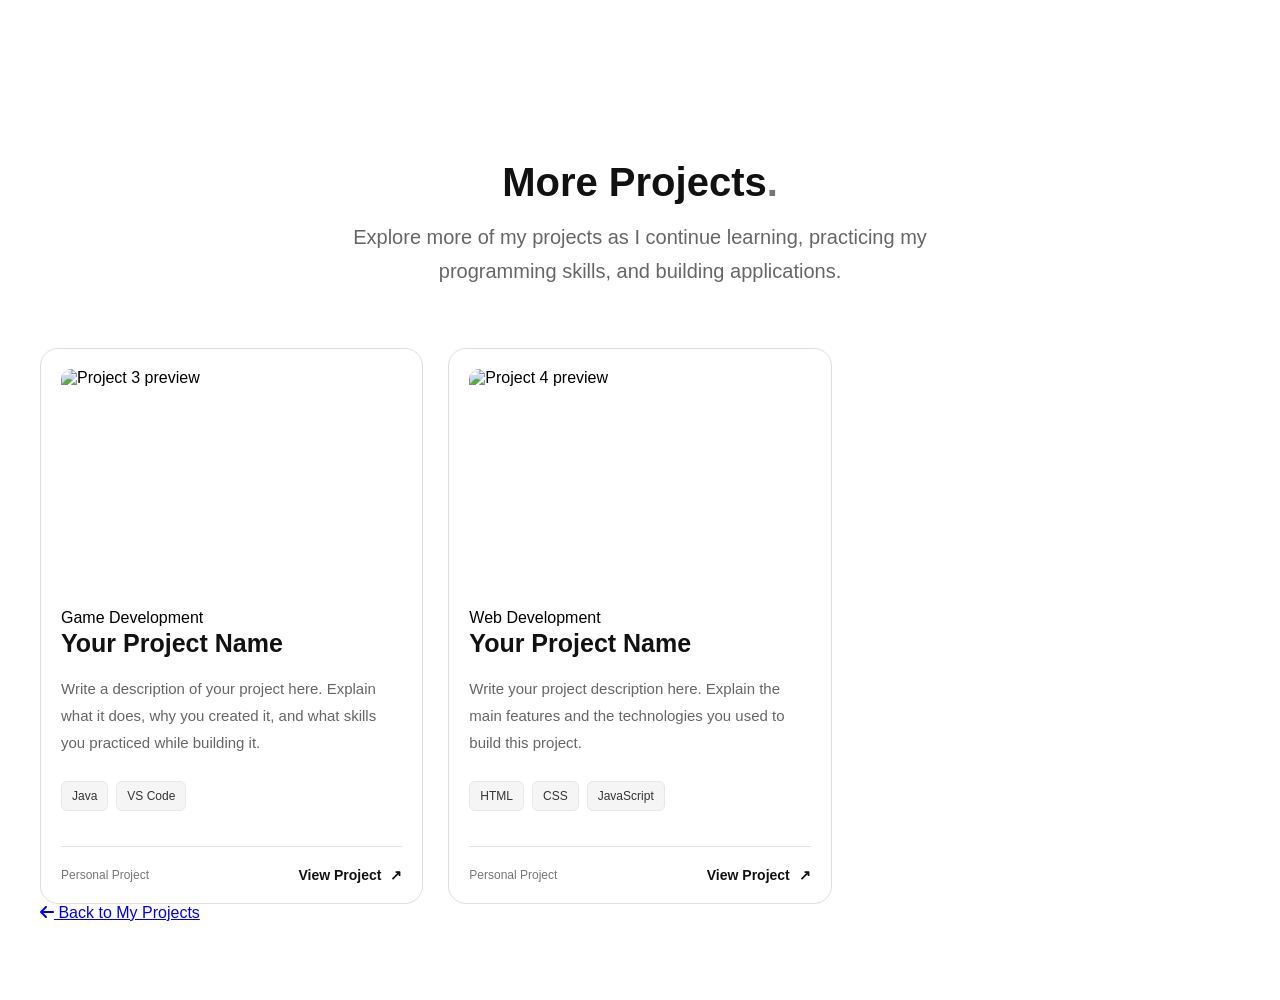
==== more-projects.html @ 046be368 "Add more projects section to portfolio This HTML file contains a section for showcasing additional p" ====
<!DOCTYPE html>
<html lang="en">
<head>
    <meta charset="UTF-8">
    <meta name="viewport" content="width=device-width, initial-scale=1.0">

    <title>More Projects | My Portfolio</title>

    <link rel="stylesheet" href="style.css">

    <!-- Font Awesome for the arrow icon -->
    <link
        rel="stylesheet"
        href="https://cdnjs.cloudflare.com/ajax/libs/font-awesome/6.7.2/css/all.min.css"
    >
</head>

<body>

    <!-- =========================
         More Projects
         ========================= -->

    <section class="projectsSection moreProjectsSection" id="moreProjectsID">

        <h2 class="projectsSectionTitle">
            More Projects<span>.</span>
        </h2>

        <p class="projectsSectionDescription">
            Explore more of my projects as I continue learning,
            practicing my programming skills, and building applications.
        </p>

        <div class="projectsGrid">

            <!-- Project 03 -->
            <article class="projectCard">

                <div class="projectCardTop">
                    <img
                        src="Project3.png"
                        alt="Project 3 preview"
                        class="projectPreview"
                    >

                    <video
                        class="projectPreviewVideo"
                        muted
                        playsinline
                        preload="metadata"
                    >
                        <source src="Project3Vid.mp4" type="video/mp4">
                    </video>
                </div>

                <div class="projectContent">
                    <span class="projectCategory">Game Development</span>

                    <h3 class="projectTitle">Your Project Name</h3>

                    <p class="projectDescription">
                        Write a description of your project here.
                        Explain what it does, why you created it,
                        and what skills you practiced while building it.
                    </p>

                    <div class="projectTags">
                        <span>Java</span>
                        <span>VS Code</span>
                    </div>
                </div>

                <div class="projectCardBottom">
                    <span class="projectType">Personal Project</span>

                    <a
                        href="YOUR_GITHUB_PROJECT_LINK"
                        class="projectLink"
                        target="_blank"
                        rel="noopener noreferrer"
                    >
                        View Project <span>↗</span>
                    </a>
                </div>

            </article>

            <!-- Project 04 -->
            <article class="projectCard">

                <div class="projectCardTop">
                    <img
                        src="Project4.png"
                        alt="Project 4 preview"
                        class="projectPreview"
                    >

                    <video
                        class="projectPreviewVideo"
                        muted
                        playsinline
                        preload="metadata"
                    >
                        <source src="Project4Vid.mp4" type="video/mp4">
                    </video>
                </div>

                <div class="projectContent">
                    <span class="projectCategory">Web Development</span>

                    <h3 class="projectTitle">Your Project Name</h3>

                    <p class="projectDescription">
                        Write your project description here.
                        Explain the main features and the technologies
                        you used to build this project.
                    </p>

                    <div class="projectTags">
                        <span>HTML</span>
                        <span>CSS</span>
                        <span>JavaScript</span>
                    </div>
                </div>

                <div class="projectCardBottom">
                    <span class="projectType">Personal Project</span>

                    <a
                        href="YOUR_GITHUB_PROJECT_LINK"
                        class="projectLink"
                        target="_blank"
                        rel="noopener noreferrer"
                    >
                        View Project <span>↗</span>
                    </a>
                </div>

            </article>

            <!-- Add more projectCard articles here -->

        </div>

        <!-- Back to Main Projects -->
        <div class="projectsMore">
            <a href="index.html#projectsID" class="projectsMoreButton">
                <i class="fa-solid fa-arrow-left"></i>
                Back to My Projects
            </a>
        </div>

    </section>

</body>
</html>
---- style.css ----
/* =========================
    Variables
    ========================= */

    :root {
        --main-font-size: 40px;
        --secondary-font-size: 20px;
    }


    /* =========================
    Global
    ========================= */

    * {
        box-sizing: border-box;
    }

    html {
        scroll-behavior: smooth;
    }

    body {
        margin: 0;
        min-height: 100vh;
        font-family: Arial, sans-serif;
        overflow-x: hidden;
    }


    /* =========================
    Navigation Bar
    ========================= */

/* =========================
   Navigation Bar
   ========================= */

.navbar {
    position: sticky;
    top: 0;
    z-index: 999;

    display: flex;
    align-items: center;
    justify-content: center;

    width: 100%;
    height: 78px;

    background: rgba(255, 255, 255, 0.92);
    border-bottom: 1px solid #e5e7eb;

    backdrop-filter: blur(16px);
    -webkit-backdrop-filter: blur(16px);

    transition: background 0.3s ease;
}

.navbar-container {
    display: flex;
    align-items: center;
    justify-content: space-between;

    width: 100%;
    max-width: 1450px;
    height: 100%;

    margin: 0 auto;
    padding: 0 50px;
}

/* =========================
   Logo
   ========================= */

.navbar-logo {
    display: inline-flex;
    align-items: center;
    gap: 11px;

    color: #111827;
    font-size: 23px;
    font-weight: 800;
    letter-spacing: -0.7px;

    text-decoration: none;
    white-space: nowrap;
}

.navbar-logo-icon {
    display: flex;
    align-items: center;
    justify-content: center;

    width: 39px;
    height: 39px;

    border-radius: 11px;

    background: #111827;
    color: #ffffff;
    font-size: 17px;

    transition:
        transform 0.3s ease,
        background 0.3s ease;
}

.navbar-logo:hover .navbar-logo-icon {
    transform: rotate(-5deg);
    background: #374151;
}

.navbar-logo-dot {
    color: #64748b;
}

/* =========================
   Navigation Menu
   ========================= */

.navbar-menu {
    display: flex;
    align-items: center;
    gap: 8px;

    margin: 0;
    padding: 0;

    list-style: none;
}

.navbar-menu li {
    margin: 0;
    padding: 0;
}

.navbar-menu li a {
    position: relative;

    display: inline-flex;
    align-items: center;
    justify-content: center;

    padding: 11px 16px;

    border-radius: 8px;

    color: #6b7280;
    font-size: 14px;
    font-weight: 600;

    text-decoration: none;
    white-space: nowrap;

    transition:
        color 0.25s ease,
        background 0.25s ease;
}

.navbar-menu li a:hover {
    color: #111827;
    background: #f3f4f6;
}

/* Active link */

.navbar-menu li a.active {
    color: #111827;
    background: #f3f4f6;
}

/* Small indicator below active link */

.navbar-menu li a.active::after {
    content: "";

    position: absolute;
    bottom: 3px;
    left: 50%;

    width: 15px;
    height: 2px;

    border-radius: 10px;
    background: #111827;

    transform: translateX(-50%);
}

/* Contact link */

.navbar-menu li a.navbar-contact {
    gap: 9px;

    margin-left: 8px;
    padding: 12px 19px;

    border-radius: 9px;

    background: #111827;
    color: #ffffff;
}

.navbar-menu li a.navbar-contact:hover {
    background: #374151;
    color: #ffffff;
}

.navbar-menu li a.navbar-contact::after {
    display: none;
}

.navbar-contact i {
    font-size: 11px;
    transition: transform 0.25s ease;
}

.navbar-contact:hover i {
    transform: translate(2px, -2px);
}

/* =========================
   Hamburger Button
   ========================= */

.navbar-toggle {
    display: none;

    width: 44px;
    height: 44px;
    padding: 10px;

    border: 1px solid #e5e7eb;
    border-radius: 10px;

    background: #ffffff;
    cursor: pointer;

    z-index: 1001;
}

.bar {
    display: block;

    width: 21px;
    height: 2px;

    margin: 5px auto;

    border-radius: 5px;
    background: #111827;

    transition:
        transform 0.3s ease,
        opacity 0.2s ease;
}

/* Hamburger transforms into X */

.navbar-toggle.active .bar:nth-child(1) {
    transform: translateY(7px) rotate(45deg);
}

.navbar-toggle.active .bar:nth-child(2) {
    opacity: 0;
}

.navbar-toggle.active .bar:nth-child(3) {
    transform: translateY(-7px) rotate(-45deg);
}

/* =========================
   Tablet / Mobile Navbar
   ========================= */

@media (max-width: 1024px) {

    .navbar {
        height: 72px;
    }

    .navbar-container {
        padding: 0 30px;
    }

    .navbar-toggle {
        display: block;
    }

    .navbar-menu {
        position: fixed;
        top: 0;
        right: 0;

        display: flex;
        flex-direction: column;
        align-items: stretch;
        gap: 8px;

        width: min(320px, 85vw);
        height: 100vh;
        height: 100dvh;

        margin: 0;
        padding: 100px 25px 30px;

        background: #ffffff;
        border-left: 1px solid #e5e7eb;
        box-shadow: -15px 0 45px rgba(0, 0, 0, 0.08);

        overflow-y: auto;

        visibility: hidden;
        pointer-events: none;

        transform: translateX(100%);
        transition:
            transform 0.3s ease,
            visibility 0.3s ease;
    }

    .navbar-menu.active {
        visibility: visible;
        pointer-events: auto;
        transform: translateX(0);
    }

    .navbar-menu li a {
        display: flex;
        justify-content: flex-start;

        width: 100%;
        padding: 15px 17px;

        font-size: 15px;
    }

    .navbar-menu li a.active::after {
        top: 50%;
        bottom: auto;
        left: 5px;

        width: 3px;
        height: 20px;

        transform: translateY(-50%);
    }

    .navbar-menu li a.navbar-contact {
        justify-content: space-between;
        margin: 12px 0 0;
        padding: 15px 17px;
    }
}

/* =========================
   Phone Navbar
   ========================= */

@media (max-width: 480px) {

    .navbar {
        height: 66px;
    }

    .navbar-container {
        padding: 0 18px;
    }

    .navbar-logo {
        gap: 9px;
        font-size: 20px;
    }

    .navbar-logo-icon {
        width: 35px;
        height: 35px;
        font-size: 15px;
    }

    .navbar-toggle {
        width: 42px;
        height: 42px;
    }
}

/* Respect reduced-motion preferences */

@media (prefers-reduced-motion: reduce) {
    .navbar *,
    .navbar *::before,
    .navbar *::after {
        transition: none !important;
    }
}


/* =========================
   Home Page
   ========================= */

.homepage {
    position: relative;
    display: flex;
    align-items: center;
    justify-content: space-between;
    gap: 70px;

    width: 100%;
    max-width: 1450px;
    min-height: 650px;

    margin: 0 auto;
    padding: 100px 70px;
    overflow: hidden;
}

/* =========================
   Home Section 1
   ========================= */

.homepage-section1 {
    flex: 1;
    max-width: 720px;

    display: flex;
    flex-direction: column;
    align-items: flex-start;
}

.homepage-label {
    display: inline-flex;
    align-items: center;

    margin-bottom: 25px;
    padding: 10px 15px;

    border: 1px solid #e5e7eb;
    border-radius: 50px;

    background: #f8fafc;
    color: #4b5563;

    font-size: 11px;
    font-weight: 700;
    letter-spacing: 1.5px;
}

.homepage-header {
    margin: 0 0 25px;

    color: #111827;
    font-size: clamp(42px, 5vw, 68px);
    font-weight: 800;
    line-height: 1.12;
    letter-spacing: -2px;
}

.homepage-header span {
    color: #64748b;
}

.homepage-text {
    max-width: 600px;
    margin: 0;

    color: #6b7280;
    font-size: 18px;
    line-height: 1.9;
}

/* =========================
   Home Page Buttons
   ========================= */

.homepage-buttons {
    display: flex;
    flex-wrap: wrap;
    align-items: center;
    gap: 15px;

    margin-top: 35px;
}

.homepage-btn {
    display: inline-flex;
    justify-content: center;
    align-items: center;
    gap: 12px;

    min-height: 52px;
    padding: 0 24px;

    border: 1px solid #111827;
    border-radius: 8px;

    font-size: 14px;
    font-weight: 600;
    text-decoration: none;

    transition:
        background-color 0.25s ease,
        color 0.25s ease,
        transform 0.25s ease,
        box-shadow 0.25s ease;
}

.homepage-btn:hover {
    transform: translateY(-3px);
}

.homepage-btn-primary {
    background: #111827;
    color: #ffffff;
}

.homepage-btn-primary:hover {
    background: #374151;
    box-shadow: 0 8px 20px rgba(17, 24, 39, 0.15);
}

.homepage-btn-primary i {
    transition: transform 0.25s ease;
}

.homepage-btn-primary:hover i {
    transform: translateX(4px);
}

.homepage-btn-secondary {
    background: transparent;
    color: #111827;
}

.homepage-btn-secondary:hover {
    background: #f3f4f6;
}

/* =========================
   Home Page Note
   ========================= */

.homepage-note {
    display: flex;
    align-items: center;
    gap: 10px;

    margin-top: 35px;

    color: #6b7280;
    font-size: 13px;
}

.homepage-status {
    width: 9px;
    height: 9px;

    border-radius: 50%;
    background: #22c55e;

    box-shadow: 0 0 0 4px #dcfce7;
}

/* =========================
   Home Section 2
   ========================= */

.homepage-section2 {
    flex-shrink: 0;

    display: flex;
    justify-content: center;
    align-items: center;
}

/* =========================
   Profile Picture Frame
   ========================= */

.profile-picture-background {
    position: relative;

    display: flex;
    justify-content: center;
    align-items: center;

    width: 390px;
    height: 450px;
    padding: 12px;

    border: 1px solid #e5e7eb;
    border-radius: 48% 48% 24px 24px;

    background: linear-gradient(
        145deg,
        #f9fafb,
        #e5e7eb
    );

    box-shadow: 0 25px 60px rgba(0, 0, 0, 0.08);
}

/* Decorative circle behind the picture */

.profile-picture-decoration {
    position: absolute;
    top: 25px;
    right: -25px;

    width: 110px;
    height: 110px;

    border: 2px solid #d1d5db;
    border-radius: 50%;

    z-index: 0;
}

.profile-picture {
    position: relative;
    z-index: 1;

    display: block;

    width: 100%;
    height: 100%;

    object-fit: cover;
    object-position: center;

    border-radius: inherit;
    background: #ffffff;
}

/* Floating information card */

.profile-picture-tag {
    position: absolute;
    z-index: 2;
    left: -35px;
    bottom: 35px;

    display: flex;
    align-items: center;
    gap: 13px;

    padding: 16px 20px;

    border: 1px solid #e5e7eb;
    border-radius: 12px;

    background: #ffffff;
    box-shadow: 0 12px 35px rgba(0, 0, 0, 0.10);
}

.profile-picture-tag > i {
    display: flex;
    align-items: center;
    justify-content: center;

    width: 42px;
    height: 42px;

    border-radius: 10px;

    background: #f3f4f6;
    color: #111827;
    font-size: 19px;
}

.profile-picture-tag div {
    display: flex;
    flex-direction: column;
    gap: 5px;
}

.profile-picture-tag strong {
    color: #111827;
    font-size: 13px;
}

.profile-picture-tag span {
    color: #6b7280;
    font-size: 11px;
}

/* =========================
   Responsive Design
   ========================= */

@media (max-width: 1100px) {

    .homepage {
        gap: 45px;
        padding: 80px 40px;
    }

    .profile-picture-background {
        width: 320px;
        height: 380px;
    }

    .homepage-header {
        font-size: 48px;
    }

    .homepage-text {
        font-size: 16px;
    }
}

@media (max-width: 800px) {

    .homepage {
        flex-direction: column-reverse;
        justify-content: center;
        gap: 55px;

        min-height: auto;
        padding: 70px 30px 85px;
    }

    .homepage-section1 {
        align-items: center;
        width: 100%;
        max-width: 650px;
        text-align: center;
    }

    .homepage-label {
        font-size: 10px;
        letter-spacing: 1px;
    }

    .homepage-header {
        font-size: clamp(36px, 7vw, 50px);
        letter-spacing: -1px;
    }

    .homepage-text {
        font-size: 16px;
        line-height: 1.8;
    }

    .homepage-buttons {
        justify-content: center;
    }

    .homepage-note {
        justify-content: center;
    }

    .profile-picture-background {
        width: 280px;
        height: 330px;
    }

    .profile-picture-tag {
        left: -20px;
        bottom: 25px;
    }
}

@media (max-width: 480px) {

    .homepage {
        gap: 45px;
        padding: 50px 20px 70px;
    }

    .homepage-label {
        max-width: 100%;
        text-align: center;
        line-height: 1.6;
    }

    .homepage-header {
        font-size: 35px;
        line-height: 1.2;
    }

    .homepage-text {
        font-size: 15px;
    }

    .homepage-buttons {
        width: 100%;
        flex-direction: column;
    }

    .homepage-btn {
        width: 100%;
    }

    .profile-picture-background {
        width: 230px;
        height: 280px;
    }

    .profile-picture-decoration {
        width: 75px;
        height: 75px;
        right: -15px;
    }

    .profile-picture-tag {
        left: -15px;
        bottom: 20px;
        gap: 9px;
        padding: 12px;
    }

    .profile-picture-tag > i {
        width: 35px;
        height: 35px;
        font-size: 16px;
    }

    .profile-picture-tag strong {
        font-size: 11px;
    }

    .profile-picture-tag span {
        font-size: 10px;
    }
}


    /* =========================
    About Me
    ========================= */

.aboutMe {
    width: 100%;
    padding: 100px 40px;
    background: #f7f9fc;
}

.aboutMe-container {
    display: grid;
    grid-template-columns: 1fr 1fr;
    align-items: center;
    gap: 70px;

    width: 100%;
    max-width: 1250px;
    margin: 0 auto;
}

/* Left Side */

.aboutMe-left {
    max-width: 550px;
}

.aboutMe-label {
    display: inline-block;
    margin-bottom: 18px;

    font-size: 13px;
    font-weight: 700;
    letter-spacing: 3px;

    color: #64748b;
}

.aboutMe-header {
    margin: 0 0 20px;
    font-size: 48px;
    line-height: 1.2;
    color: #111827;
}

.aboutMe-header span {
    color: #64748b;
}

.aboutMe-line {
    width: 70px;
    height: 5px;

    margin-bottom: 30px;

    background: #111827;
    border-radius: 10px;
}

.aboutMe-intro {
    margin: 0 0 20px;

    font-size: 17px;
    line-height: 1.9;
    color: #5b6472;
}

/* Right Side */

.aboutMe-right {
    display: grid;
    grid-template-columns: repeat(2, minmax(0, 1fr));
    gap: 20px;
}

/* Highlight Cards */

.aboutMe-card {
    padding: 28px 24px;

    background: #ffffff;
    border: 1px solid #e5e7eb;
    border-radius: 16px;

    transition: transform 0.3s ease,
                box-shadow 0.3s ease,
                border-color 0.3s ease;
}

.aboutMe-card:hover {
    transform: translateY(-6px);
    border-color: #9ca3af;
    box-shadow: 0 15px 30px rgba(0, 0, 0, 0.06);
}

/* Icons */

.aboutMe-icon {
    display: flex;
    align-items: center;
    justify-content: center;

    width: 50px;
    height: 50px;

    margin-bottom: 22px;

    background: #f1f5f9;
    border-radius: 12px;

    color: #111827;
    font-size: 22px;
}

.aboutMe-card h3 {
    margin: 0 0 12px;

    font-size: 18px;
    line-height: 1.4;
    color: #111827;
}

.aboutMe-card p {
    margin: 0;

    font-size: 14px;
    line-height: 1.8;
    color: #6b7280;
}

/* =========================
   Tablet Responsive
   ========================= */

@media (max-width: 900px) {
    .aboutMe {
        padding: 80px 30px;
    }

    .aboutMe-container {
        grid-template-columns: 1fr;
        gap: 45px;
    }

    .aboutMe-left {
        max-width: 700px;
    }

    .aboutMe-header {
        font-size: 40px;
    }
}

/* =========================
   Mobile Responsive
   ========================= */

@media (max-width: 600px) {
    .aboutMe {
        padding: 60px 20px;
    }

    .aboutMe-container {
        gap: 35px;
    }

    .aboutMe-header {
        font-size: 32px;
    }

    .aboutMe-intro {
        font-size: 15px;
        line-height: 1.8;
    }

    .aboutMe-right {
        grid-template-columns: 1fr;
        gap: 15px;
    }

    .aboutMe-card {
        padding: 24px 20px;
    }

    .aboutMe-icon {
        width: 45px;
        height: 45px;
        margin-bottom: 16px;
        font-size: 20px;
    }
}


/* =========================
   Services Section
   ========================= */
/* =========================
   Services Section
   ========================= */

.services {
    width: 100%;
    padding: 100px 40px;
    background: #f7f9fc;
}

.services-container {
    width: 100%;
    max-width: 1250px;
    margin: 0 auto;
}

/* Heading */

.services-heading {
    max-width: 700px;
    margin: 0 auto 55px;
    text-align: center;
}

.services-label {
    display: inline-block;
    margin-bottom: 18px;
    color: #64748b;
    font-size: 12px;
    font-weight: 700;
    letter-spacing: 3px;
}

.services-title {
    margin: 0 0 20px;
    color: #111827;
    font-size: 46px;
    font-weight: 800;
    line-height: 1.2;
    letter-spacing: -1.5px;
}

.services-description {
    margin: 0 auto;
    color: #6b7280;
    font-size: 16px;
    line-height: 1.9;
}

/* Services Grid */

.services-grid {
    display: grid;
    grid-template-columns: repeat(3, minmax(0, 1fr));
    gap: 25px;
}

/* Service Card */

.service-card {
    display: flex;
    flex-direction: column;
    align-items: stretch;

    min-width: 0;
    height: auto;
    padding: 24px;

    background: #ffffff;
    border: 1px solid #e5e7eb;
    border-radius: 16px;

    text-align: center;

    transition:
        transform 0.3s ease,
        box-shadow 0.3s ease,
        border-color 0.3s ease;
}

.service-card:hover {
    transform: translateY(-6px);
    border-color: #cbd5e1;
    box-shadow: 0 18px 35px rgba(15, 23, 42, 0.08);
}

/* Service Image */

.service-image {
    position: relative;
    display: block;

    flex: 0 0 auto;
    width: 100%;
    height: 220px;

    margin: 0;
    overflow: hidden;
    border-radius: 10px;
}

.service-image img {
    display: block;

    width: 100%;
    height: 100%;
    max-width: 100%;

    object-fit: cover;
    object-position: center;

    transition: transform 0.35s ease;
}

.service-card:hover .service-image img {
    transform: scale(1.03);
}

/* Service Text */

.service-content {
    position: relative;
    display: block;

    flex: 0 0 auto;
    width: 100%;
    min-width: 0;

    margin-top: 24px;
    padding: 0;
}

.service-content h3 {
    margin: 0 0 12px;

    color: #111827;
    font-size: 19px;
    font-weight: 700;
    line-height: 1.4;

    overflow-wrap: break-word;
}

.service-content p {
    margin: 0;

    color: #6b7280;
    font-size: 14px;
    line-height: 1.8;

    overflow-wrap: break-word;
}

/* Tablet */

@media (max-width: 950px) {
    .services {
        padding: 70px 25px;
    }

    .services-grid {
        grid-template-columns: repeat(2, minmax(0, 1fr));
        gap: 20px;
    }

    .services-title {
        font-size: 40px;
    }

    .service-image {
        height: 190px;
    }
}

/* Mobile */

@media (max-width: 600px) {
    .services {
        padding: 55px 18px;
    }

    .services-heading {
        margin-bottom: 35px;
    }

    .services-title {
        font-size: 32px;
        line-height: 1.25;
        letter-spacing: -0.5px;
    }

    .services-description {
        font-size: 14px;
        line-height: 1.8;
    }

    .services-grid {
        grid-template-columns: minmax(0, 1fr);
        gap: 20px;
        align-items: start;
    }

    .service-card {
        display: flex;
        flex-direction: column;
        align-items: stretch;

        height: auto;
        min-height: 0;
        padding: 16px;

        overflow: hidden;
    }

    .service-image {
        position: relative;

        flex: 0 0 200px;
        width: 100%;
        height: 200px;
        min-height: 200px;

        margin: 0;
        overflow: hidden;
    }

    .service-image img {
        display: block;
        width: 100%;
        height: 100%;
        object-fit: cover;
    }

    .service-content {
        position: relative;

        flex: 0 0 auto;
        width: 100%;
        height: auto;
        min-height: 0;

        margin-top: 20px;
        padding: 0;
    }

    .service-content h3 {
        margin: 0 0 10px;
        font-size: 18px;
        line-height: 1.4;
    }

    .service-content p {
        margin: 0;
        font-size: 14px;
        line-height: 1.8;
    }
}
    /* =============================
    Tools Section
    ============================= */

    .toolsSection {
        display: flex;
        flex-direction: column;
        align-items: center;

        max-width: 1400px;
        width: 100%;

        margin: 100px auto;
        padding: 50px 30px;
    }

    .toolsTitle {
        margin: 0 0 15px;
        font-size: var(--main-font-size);
        text-align: center;
    }

    .toolsDescription {
        margin: 0 0 50px;
        max-width: 600px;

        font-size: var(--secondary-font-size);
        line-height: 1.6;
        color: #666;
        text-align: center;
    }

    /* Category Grid */

    .toolsGrid {
        display: grid;
        grid-template-columns: repeat(2, minmax(0, 1fr));

        width: 100%;
        gap: 25px;
    }

    /* Category Card */

    .toolCategory {
        padding: 30px;

        background: #fff;
        color: #111;

        border: 2px solid #e5e5e5;
        border-radius: 20px;

        box-shadow: 0 5px 15px rgba(0, 0, 0, 0.05);

        transition: 0.3s ease;
    }

    .toolCategory:hover {
        transform: translateY(-5px);
        border-color: #111;
        box-shadow: 0 12px 25px rgba(0, 0, 0, 0.1);
    }

    /* Category Heading */

    .toolCategoryTitle {
        margin: 0 0 30px;
        padding-bottom: 15px;

        font-size: 24px;

        border-bottom: 2px solid #eee;
    }

    /* Tools Inside Each Category */

    .toolItems {
        display: flex;
        flex-wrap: wrap;
        align-items: flex-start;

        gap: 30px;
    }

    /* Individual Tool */

    .toolItem {
        display: flex;
        flex-direction: column;
        align-items: center;

        width: 100px;
        text-align: center;
    }

    .toolItem img {
        width: 65px;
        height: 65px;

        object-fit: contain;

        transition: transform 0.3s ease;
    }

    .toolItem:hover img {
        transform: scale(1.12);
    }

    .toolItem p {
        margin: 12px 0 0;

        font-size: 15px;
        font-weight: 500;

        overflow-wrap: anywhere;
    }

    /* =============================
    Responsive Design
    ============================= */

    @media (max-width: 700px) {
        .toolsSection {
            margin: 50px auto;
            padding: 30px 20px;
        }

        .toolsTitle {
            font-size: 30px;
        }

        .toolsDescription {
            font-size: 16px;
            margin-bottom: 30px;
        }

        .toolsGrid {
            grid-template-columns: 1fr;
            gap: 20px;
        }

        .toolCategory {
            padding: 25px 20px;
        }

        .toolCategoryTitle {
            font-size: 21px;
        }

        .toolItems {
            gap: 25px 15px;
        }

        .toolItem {
            width: 85px;
        }

        .toolItem img {
            width: 55px;
            height: 55px;
        }

        .toolItem p {
            font-size: 14px;
        }
    }
    /* =============================
    Projects Section
    ============================= */

    .projectsSection {
        width: 100%;
        max-width: 1400px;
        margin: 100px auto;
        padding: 60px 40px;
    }

    .projectsSectionTitle {
        margin: 0 0 15px;
        font-size: var(--main-font-size);
        text-align: center;
        color: #111;
    }

    .projectsSectionTitle span {
        color: #777;
    }

    .projectsSectionDescription {
        max-width: 650px;
        margin: 0 auto 60px;
        color: #666;
        font-size: var(--secondary-font-size);
        line-height: 1.7;
        text-align: center;
    }

    /* Projects Grid */

    .projectsGrid {
        display: grid;
        grid-template-columns: repeat(3, minmax(0, 400px));
        justify-content: center;
        gap: 25px;
    }

    /* Project Card */

    .projectCard {
        display: flex;
        flex-direction: column;
        width: 100%;
        min-width: 0;
        min-height: 400px;
        padding: 20px;
        box-sizing: border-box;

        background: #fff;
        border: 1px solid #dedede;
        border-radius: 18px;
        overflow: hidden;

        transition: transform 0.3s ease,
                    border-color 0.3s ease,
                    box-shadow 0.3s ease;
    }

    .projectCard:hover {
        transform: translateY(-8px);
        border-color: #111;
        box-shadow: 0 15px 35px rgba(0, 0, 0, 0.08);
    }

    /* Card Header */
    .projectCardTop {
        position: relative;
    }

    .projectCardTop .projectPreview,
    .projectCardTop .projectPreviewVideo {
        display: block;
        width: 100%;
        height: 220px;
        object-fit: cover;
        object-position: center;
        border-radius: 10px;
    }

    .projectCardTop .projectPreviewVideo {
        display: none;
    }

    /* Show video when hovering over the project card */
    .projectCard:hover .projectPreview {
        display: none;
    }

    .projectCard:hover .projectPreviewVideo {
        display: block;
    }

    .projectCardTop img {
        display: block;
        width: 100%;
        max-width: 100%;
        height: 180px;

        object-position: center;
        margin: 0 auto;
    }
    

    .projectCategory {
        align-self: flex-start;
        
    }

    .projectNumber {
        font-size: 35px;
        font-weight: 700;
        color: #d0d0d0;
        transition: color 0.3s ease;
    }

    .projectCard:hover .projectNumber {
        color: #111;
    }

    /* Project Content */

    .projectContent {
        flex: 1;
        margin-top: 20px;
    }

    .projectTitle {
        margin: 0 0 15px;
        color: #111;
        font-size: 25px;
        line-height: 1.3;
    }

    .projectDescription {
        margin: 0 0 25px;
        color: #666;
        font-size: 15px;
        line-height: 1.8;
    }

    /* Technology Tags */

    .projectTags {
        display: flex;
        flex-wrap: wrap;
        gap: 8px;
        margin-bottom: 35px;
    }

    .projectTags span {
        padding: 7px 10px;
        color: #333;
        background: #f5f5f5;
        border: 1px solid #e8e8e8;
        border-radius: 6px;
        font-size: 12px;
    }

    /* Card Footer */

    .projectCardBottom {
        display: flex;
        align-items: center;
        justify-content: space-between;
        flex-wrap: wrap;
        gap: 15px;

        padding-top: 20px;
        border-top: 1px solid #e5e5e5;
    }

    .projectType {
        color: #777;
        font-size: 12px;
    }

    .projectLink {
        color: #111;
        font-size: 14px;
        font-weight: 700;
        text-decoration: none;
    }

    .projectLink span {
        display: inline-block;
        margin-left: 5px;
        transition: transform 0.3s ease;
    }

    .projectLink:hover span {
        transform: translate(3px, -3px);
    }

    /* =============================
    Tablet Responsive
    ============================= */

    @media (max-width: 1050px) {
        .projectsGrid {
            grid-template-columns: repeat(2, minmax(0, 300px));
            justify-content: center;
        }

        .projectsSection {
            padding: 50px 30px;
        }
    }

    /* =============================
    Mobile Responsive
    ============================= */

    @media (max-width: 700px) {
        .projectsSection {
            margin: 50px auto;
            padding: 30px 20px;
        }

        .projectsSectionTitle {
            font-size: 30px;
        }

        .projectsSectionDescription {
            margin-bottom: 35px;
            font-size: 16px;
        }

        .projectsGrid {
            grid-template-columns: minmax(0, 300px);
            justify-content: center;
            gap: 20px;
        }

        .projectCard {
            width: 100%;
            min-height: 360px;
            padding: 20px;
        }

        .projectCardTop {
            margin-bottom: 30px;
        }

        .projectCardTop img {
            width: 100%;
            max-width: 100%;
            height: 180px;
            object-fit: contain;
            object-position: center;
        }

        .projectTitle {
            font-size: 23px;
        }

        .projectDescription {
            font-size: 14px;
        }
    }


    /* =============================
    Experience Section
    ============================= */
    
/* EXPERIENCE SECTION */
.experience {
    width: 100%;
    padding: 100px 40px;
    background: #ffffff;
}

.experience-container {
    width: 100%;
    max-width: 1000px;
    margin: 0 auto;
}

/* Heading */
.experience-heading {
    max-width: 700px;
    margin: 0 auto 65px;
    text-align: center;
}

.experience-label {
    display: inline-block;
    margin-bottom: 18px;
    color: #64748b;
    font-size: 12px;
    font-weight: 700;
    letter-spacing: 3px;
}

.experience-title {
    margin: 0 0 20px;
    color: #111827;
    font-size: 46px;
    font-weight: 800;
    line-height: 1.2;
    letter-spacing: -1.5px;
}

.experience-description {
    margin: 0 auto;
    color: #6b7280;
    font-size: 16px;
    line-height: 1.9;
}

/* Timeline */
.experience-timeline {
    position: relative;
    display: flex;
    flex-direction: column;
    gap: 35px;
}

.experience-timeline::before {
    content: "";
    position: absolute;
    top: 35px;
    bottom: 35px;
    left: 27px;
    width: 2px;
    background: #e5e7eb;
}

.experience-item {
    position: relative;
    display: grid;
    grid-template-columns: 56px minmax(0, 1fr);
    gap: 22px;
    align-items: start;
}

/* Timeline Icon */
.experience-marker {
    position: relative;
    z-index: 1;
    display: flex;
    align-items: center;
    justify-content: center;
    width: 56px;
    height: 56px;
    color: #ffffff;
    background: #111827;
    border: 5px solid #ffffff;
    border-radius: 50%;
    box-shadow: 0 0 0 1px #e5e7eb;
}

.experience-marker i {
    font-size: 18px;
}

/* Experience Card */
.experience-card {
    min-width: 0;
    padding: 30px;
    background: #f8fafc;
    border: 1px solid #e5e7eb;
    border-radius: 16px;
    transition: transform 0.3s ease, box-shadow 0.3s ease;
}

.experience-card:hover {
    transform: translateY(-4px);
    box-shadow: 0 15px 35px rgba(15, 23, 42, 0.07);
}

.experience-top {
    display: flex;
    justify-content: space-between;
    align-items: flex-start;
    gap: 20px;
}

.experience-top h3 {
    margin: 0 0 8px;
    color: #111827;
    font-size: 21px;
    font-weight: 750;
    line-height: 1.4;
}

.experience-top h4 {
    margin: 0;
    color: #4b5563;
    font-size: 15px;
    font-weight: 600;
    line-height: 1.6;
}

.experience-date {
    flex-shrink: 0;
    padding: 8px 12px;
    color: #374151;
    background: #ffffff;
    border: 1px solid #e5e7eb;
    border-radius: 8px;
    font-size: 12px;
    font-weight: 600;
}

.experience-type {
    margin: 18px 0;
    color: #64748b;
    font-size: 13px;
    font-weight: 600;
}

.experience-card ul {
    display: flex;
    flex-direction: column;
    gap: 12px;
    margin: 0;
    padding-left: 20px;
    color: #4b5563;
    font-size: 14px;
    line-height: 1.8;
}

.experience-card li {
    padding-left: 4px;
}

.experience-card li::marker {
    color: #64748b;
}

/* Skills */
.experience-skills {
    display: flex;
    flex-wrap: wrap;
    gap: 8px;
    margin-top: 24px;
    padding-top: 20px;
    border-top: 1px solid #e5e7eb;
}

.experience-skills span {
    padding: 7px 11px;
    color: #475569;
    background: #ffffff;
    border: 1px solid #e2e8f0;
    border-radius: 6px;
    font-size: 12px;
    font-weight: 600;
}

/* Tablet */
@media (max-width: 768px) {
    .experience {
        padding: 80px 25px;
    }

    .experience-heading {
        margin-bottom: 45px;
    }

    .experience-title {
        font-size: 40px;
    }

    .experience-item {
        grid-template-columns: 46px minmax(0, 1fr);
        gap: 15px;
    }

    .experience-timeline::before {
        left: 22px;
    }

    .experience-marker {
        width: 46px;
        height: 46px;
    }

    .experience-marker i {
        font-size: 15px;
    }

    .experience-card {
        padding: 24px;
    }

    .experience-top {
        flex-direction: column;
        gap: 12px;
    }
}

/* Mobile */
@media (max-width: 480px) {
    .experience {
        padding: 65px 18px;
    }

    .experience-title {
        font-size: 34px;
    }

    .experience-description {
        font-size: 14px;
    }

    .experience-item {
        grid-template-columns: 36px minmax(0, 1fr);
        gap: 12px;
    }

    .experience-timeline::before {
        left: 17px;
    }

    .experience-marker {
        width: 36px;
        height: 36px;
        border-width: 3px;
    }

    .experience-marker i {
        font-size: 12px;
    }

    .experience-card {
        padding: 18px;
    }

    .experience-top h3 {
        font-size: 18px;
    }

    .experience-top h4 {
        font-size: 14px;
    }

    .experience-card ul {
        font-size: 13px;
    }

    .experience-date {
        font-size: 11px;
    }
}
.experience-note {
    margin: 18px 0 0;
    padding: 14px 16px;
    color: #64748b;
    background: #ffffff;
    border-left: 3px solid #94a3b8;
    border-radius: 4px;
    font-size: 13px;
    line-height: 1.8;
}

/* =========================
   Certificates Section
   ========================= */

.certificates {
    width: 100%;
    padding: 100px 40px;
    background: #ffffff;
}

.certificates-container {
    width: 100%;
    max-width: 1250px;
    margin: 0 auto;
}

.certificates-heading {
    max-width: 700px;
    margin: 0 auto 55px;
    text-align: center;
}

.certificates-label {
    display: inline-block;
    margin-bottom: 18px;
    color: #64748b;
    font-size: 12px;
    font-weight: 700;
    letter-spacing: 3px;
}

.certificates-title {
    margin: 0 0 20px;
    color: #111827;
    font-size: 46px;
    font-weight: 800;
    line-height: 1.2;
    letter-spacing: -1.5px;
}

.certificates-description {
    margin: 0 auto;
    color: #6b7280;
    font-size: 16px;
    line-height: 1.9;
}

.certificates-grid {
    display: grid;
    grid-template-columns: repeat(3, minmax(0, 1fr));
    gap: 25px;
    align-items: stretch;
}

.certificate-card {
    display: flex;
    flex-direction: column;
    min-width: 0;
    padding: 20px;
    overflow: hidden;
    background: #ffffff;
    border: 1px solid #e5e7eb;
    border-radius: 16px;
    transition:
        transform 0.3s ease,
        box-shadow 0.3s ease,
        border-color 0.3s ease;
}

.certificate-card:hover {
    transform: translateY(-6px);
    border-color: #cbd5e1;
    box-shadow: 0 18px 35px rgba(15, 23, 42, 0.08);
}

.certificate-image {
    position: relative;
    width: 100%;
    aspect-ratio: 4 / 3;
    overflow: hidden;
    background: #f1f5f9;
    border: 1px solid #e5e7eb;
    border-radius: 10px;
}

.certificate-image img {
    display: block;
    width: 100%;
    height: 100%;
    object-fit: contain;
    object-position: center;
    transition: transform 0.35s ease;
}

.certificate-card:hover .certificate-image img {
    transform: scale(1.03);
}

.certificate-content {
    display: flex;
    flex: 1;
    flex-direction: column;
    align-items: flex-start;
    padding-top: 22px;
}

.certificate-content h3 {
    margin: 0 0 10px;
    color: #111827;
    font-size: 19px;
    font-weight: 700;
    line-height: 1.5;
    overflow-wrap: anywhere;
}

.certificate-content p {
    margin: 0 0 20px;
    color: #6b7280;
    font-size: 14px;
    line-height: 1.7;
}

.certificate-button {
    display: inline-flex;
    align-items: center;
    justify-content: center;
    gap: 8px;
    margin-top: auto;
    padding: 11px 18px;
    color: #ffffff;
    background: #111827;
    border: 1px solid #111827;
    border-radius: 8px;
    font-size: 13px;
    font-weight: 600;
    text-decoration: none;
    transition:
        background 0.3s ease,
        color 0.3s ease,
        border-color 0.3s ease;
}

.certificate-button:hover {
    color: #111827;
    background: #ffffff;
}

/* Tablet */
@media (max-width: 950px) {
    .certificates {
        padding: 70px 25px;
    }

    .certificates-grid {
        grid-template-columns: repeat(2, minmax(0, 1fr));
        gap: 20px;
    }

    .certificates-title {
        font-size: 40px;
    }
}

/* Mobile */
@media (max-width: 600px) {
    .certificates {
        padding: 55px 18px;
    }

    .certificates-heading {
        margin-bottom: 35px;
    }

    .certificates-title {
        font-size: 32px;
        letter-spacing: -1px;
    }

    .certificates-description {
        font-size: 14px;
    }

    .certificates-grid {
        grid-template-columns: minmax(0, 1fr);
        gap: 20px;
    }

    .certificate-card {
        width: 100%;
        padding: 16px;
    }

    .certificate-content {
        padding-top: 18px;
    }

    .certificate-content h3 {
        font-size: 18px;
    }
}

    
/* ==============================
   CONTACT SECTION
============================== */

.contact {
    width: 100%;
    padding: 100px 40px 30px;
    background: #f7f9fc;
}

.contact-container {
    width: 100%;
    max-width: 1150px;
    margin: 0 auto;
}

/* Section Heading */
.contact-heading {
    max-width: 700px;
    margin: 0 auto 60px;
    text-align: center;
}

.contact-label {
    display: inline-block;
    margin-bottom: 18px;
    color: #64748b;
    font-size: 12px;
    font-weight: 700;
    letter-spacing: 3px;
}

.contact-title {
    margin: 0 0 20px;
    color: #111827;
    font-size: 46px;
    font-weight: 800;
    line-height: 1.2;
    letter-spacing: -1.5px;
}

.contact-description {
    margin: 0 auto;
    color: #6b7280;
    font-size: 16px;
    line-height: 1.9;
}

/* Main Layout */
.contact-content {
    display: grid;
    grid-template-columns: 0.85fr 1.15fr;
    gap: 35px;
    align-items: start;
}

/* Contact Information */
.contact-info {
    min-width: 0;
    padding: 32px 0;
}

.contact-info h3,
.contact-form-wrapper h3 {
    margin: 0 0 14px;
    color: #111827;
    font-size: 24px;
    font-weight: 750;
}

.contact-info-description,
.contact-form-description {
    margin: 0 0 28px;
    color: #6b7280;
    font-size: 14px;
    line-height: 1.9;
}

/* Contact Detail Cards */
.contact-info-item {
    display: flex;
    align-items: center;
    gap: 15px;
    min-width: 0;
    margin-bottom: 18px;
    padding: 16px;
    color: inherit;
    text-decoration: none;
    background: #ffffff;
    border: 1px solid #e5e7eb;
    border-radius: 12px;
    transition:
        border-color 0.3s ease,
        transform 0.3s ease,
        box-shadow 0.3s ease;
}

.contact-info-item:hover {
    transform: translateY(-3px);
    border-color: #cbd5e1;
    box-shadow: 0 10px 25px rgba(15, 23, 42, 0.05);
}

.contact-icon {
    display: flex;
    align-items: center;
    justify-content: center;
    flex-shrink: 0;
    width: 46px;
    height: 46px;
    color: #111827;
    background: #f1f5f9;
    border-radius: 10px;
    font-size: 18px;
}

.contact-info-text {
    flex: 1;
    min-width: 0;
}

.contact-info-text span {
    display: block;
    margin-bottom: 5px;
    color: #64748b;
    font-size: 12px;
    font-weight: 600;
}

.contact-info-text p {
    margin: 0;
    overflow-wrap: anywhere;
    color: #111827;
    font-size: 13px;
    font-weight: 600;
    line-height: 1.6;
}

.contact-arrow {
    flex-shrink: 0;
    color: #94a3b8;
    font-size: 13px;
}

/* Social Links */
.contact-socials {
    margin-top: 32px;
}

.contact-socials-title {
    display: block;
    margin-bottom: 15px;
    color: #374151;
    font-size: 14px;
    font-weight: 700;
}

.contact-social-links {
    display: flex;
    flex-wrap: wrap;
    gap: 12px;
}

.contact-social-links a {
    display: flex;
    align-items: center;
    justify-content: center;
    width: 44px;
    height: 44px;
    color: #111827;
    background: #ffffff;
    border: 1px solid #e5e7eb;
    border-radius: 10px;
    font-size: 18px;
    text-decoration: none;
    transition:
        color 0.3s ease,
        background 0.3s ease,
        transform 0.3s ease;
}

.contact-social-links a:hover {
    color: #ffffff;
    background: #111827;
    transform: translateY(-3px);
}

/* Contact Form Container */
.contact-form-wrapper {
    min-width: 0;
    padding: 35px;
    background: #ffffff;
    border: 1px solid #e5e7eb;
    border-radius: 18px;
    box-shadow: 0 15px 40px rgba(15, 23, 42, 0.04);
}

.contact-form-description {
    margin-bottom: 28px;
}

/* Form Layout */
.contact-form {
    display: flex;
    flex-direction: column;
    gap: 20px;
}

.contact-form-row {
    display: grid;
    grid-template-columns: repeat(2, minmax(0, 1fr));
    gap: 18px;
}

.contact-form-group {
    display: flex;
    flex-direction: column;
    gap: 9px;
    min-width: 0;
}

.contact-form-group label {
    color: #374151;
    font-size: 13px;
    font-weight: 650;
}

.contact-form-group input,
.contact-form-group textarea {
    width: 100%;
    box-sizing: border-box;
    padding: 14px 15px;
    color: #111827;
    background: #f8fafc;
    border: 1px solid #e5e7eb;
    border-radius: 9px;
    outline: none;
    font-family: inherit;
    font-size: 14px;
    transition:
        border-color 0.3s ease,
        box-shadow 0.3s ease,
        background 0.3s ease;
}

.contact-form-group input {
    min-height: 48px;
}

.contact-form-group textarea {
    min-height: 150px;
    resize: vertical;
}

.contact-form-group input::placeholder,
.contact-form-group textarea::placeholder {
    color: #9ca3af;
}

.contact-form-group input:focus,
.contact-form-group textarea:focus {
    background: #ffffff;
    border-color: #64748b;
    box-shadow: 0 0 0 3px rgba(100, 116, 139, 0.12);
}

/* Submit Button */
.contact-submit {
    display: flex;
    align-items: center;
    justify-content: center;
    gap: 12px;
    width: 100%;
    min-height: 52px;
    padding: 14px 20px;
    color: #ffffff;
    background: #111827;
    border: 1px solid #111827;
    border-radius: 9px;
    font-family: inherit;
    font-size: 14px;
    font-weight: 650;
    cursor: pointer;
    transition:
        background 0.3s ease,
        transform 0.3s ease;
}

.contact-submit:hover {
    background: #374151;
    transform: translateY(-2px);
}

.contact-submit:focus-visible,
.contact-social-links a:focus-visible,
.contact-info-item:focus-visible {
    outline: 3px solid #94a3b8;
    outline-offset: 3px;
}

.contact-form-status {
    margin: 0;
    color: #475569;
    font-size: 13px;
    line-height: 1.7;
    overflow-wrap: anywhere;
}

/* Footer */
.contact-footer {
    display: flex;
    align-items: center;
    justify-content: space-between;
    gap: 20px;
    margin-top: 80px;
    padding: 25px 0 10px;
    border-top: 1px solid #e5e7eb;
}

.contact-footer-logo {
    color: #111827;
    font-size: 20px;
    font-weight: 800;
    text-decoration: none;
}

.contact-footer-logo span {
    color: #64748b;
}

.contact-footer p {
    margin: 0;
    color: #6b7280;
    font-size: 12px;
    text-align: center;
}

.contact-back-top {
    display: inline-flex;
    align-items: center;
    gap: 8px;
    color: #374151;
    font-size: 12px;
    font-weight: 650;
    text-decoration: none;
}

.contact-back-top:hover {
    color: #111827;
}

/* Tablet */
@media (max-width: 850px) {
    .contact {
        padding: 80px 30px 25px;
    }

    .contact-content {
        grid-template-columns: 1fr;
        gap: 25px;
    }

    .contact-info {
        padding: 0;
    }

    .contact-form-wrapper {
        padding: 30px;
    }

    .contact-footer {
        margin-top: 60px;
    }
}

/* Mobile */
@media (max-width: 550px) {
    .contact {
        padding: 65px 18px 20px;
    }

    .contact-heading {
        margin-bottom: 40px;
    }

    .contact-title {
        font-size: 34px;
    }

    .contact-description {
        font-size: 14px;
    }

    .contact-info h3,
    .contact-form-wrapper h3 {
        font-size: 21px;
    }

    .contact-form-wrapper {
        padding: 22px 18px;
        border-radius: 14px;
    }

    .contact-form-row {
        grid-template-columns: 1fr;
        gap: 20px;
    }

    .contact-info-item {
        gap: 12px;
        padding: 13px;
    }

    .contact-icon {
        width: 42px;
        height: 42px;
        font-size: 16px;
    }

    .contact-footer {
        flex-direction: column;
        gap: 15px;
        margin-top: 45px;
        padding-top: 25px;
    }

    .contact-footer p {
        line-height: 1.8;
    }
}


/* =========================
   Mobile Horizontal Overflow Fix
   ========================= */

html,
body {
    width: 100%;
    max-width: 100%;
    overflow-x: clip;
}

*,
*::before,
*::after {
    box-sizing: border-box;
}

img,
video,
iframe {
    max-width: 100%;
}

img,
video {
    height: auto;
}


/* =========================
   Fix Mobile Horizontal Scrolling
   ========================= */

@media (max-width: 600px) {

    html,
    body {
        width: 100%;
        max-width: 100%;
        overflow-x: clip;
    }

    /* Keep sections within the screen */
    section,
    .homepage,
    .servicesSection,
    .toolsSection,
    .projectsSection,
    .experienceSection,
    .contactSection {
        max-width: 100%;
        min-width: 0;
    }

    /* Fix grids with fixed 450px columns */
    .toolsGrid,
    .projectsGrid {
        grid-template-columns: minmax(0, 1fr);
        width: 100%;
        max-width: 100%;
        min-width: 0;
        padding-left: 16px;
        padding-right: 16px;
    }

    /* Prevent project cards from exceeding the screen */
    .projectCategoryCard {
        width: 100%;
        max-width: 450px;
        min-width: 0;
    }

    .projectsList {
        grid-template-columns: repeat(3, minmax(0, 1fr));
        width: 100%;
        min-width: 0;
    }

    /* Fix fixed-width project preview content */
    .categoryText {
        width: 90%;
        max-width: 100%;
        overflow-wrap: anywhere;
    }

    .categoryImage {
        max-width: 85%;
        height: auto;
    }

    /* Keep images and videos responsive */
    img,
    video,
    iframe {
        max-width: 100%;
    }

    /* Prevent long text from pushing the layout wider */
    h1,
    h2,
    h3,
    p,
    a {
        overflow-wrap: break-word;
    }
}
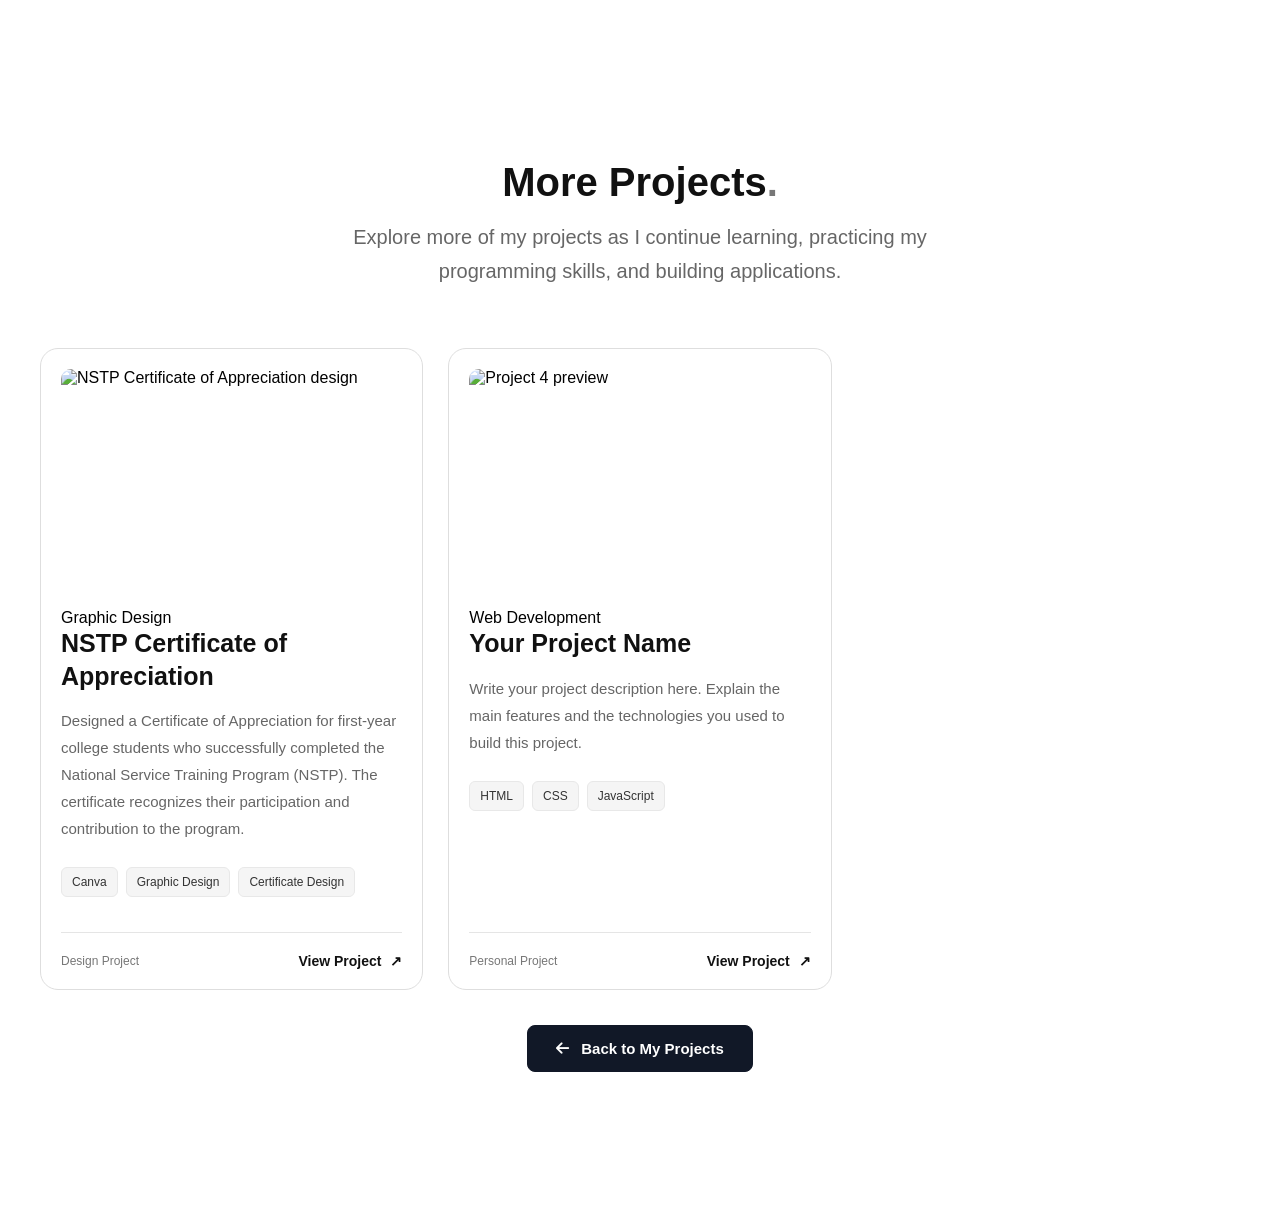
==== commit a5c3b892: "Update project details for NSTP Certificate design" ====
--- a/more-projects.html
+++ b/more-projects.html
@@ -34,13 +34,13 @@
 
         <div class="projectsGrid">
 
-            <!-- Project 03 -->
+            <!-- Project 4: NSTP Certificate of Appreciation -->
             <article class="projectCard">
 
                 <div class="projectCardTop">
                     <img
-                        src="Project3.png"
-                        alt="Project 3 preview"
+                        src="Certificate of Appreciation Project.png"
+                        alt="NSTP Certificate of Appreciation design"
                         class="projectPreview"
                     >
 
@@ -50,32 +50,34 @@
                         playsinline
                         preload="metadata"
                     >
-                        <source src="Project3Vid.mp4" type="video/mp4">
+                        <source src="Certificate of Appreciation Project Vid.mp4" type="video/mp4">
                     </video>
                 </div>
 
                 <div class="projectContent">
-                    <span class="projectCategory">Game Development</span>
+                    <span class="projectCategory">Graphic Design</span>
 
-                    <h3 class="projectTitle">Your Project Name</h3>
+                    <h3 class="projectTitle">NSTP Certificate of Appreciation</h3>
 
                     <p class="projectDescription">
-                        Write a description of your project here.
-                        Explain what it does, why you created it,
-                        and what skills you practiced while building it.
+                        Designed a Certificate of Appreciation for first-year
+                        college students who successfully completed the National
+                        Service Training Program (NSTP). The certificate recognizes
+                        their participation and contribution to the program.
                     </p>
 
                     <div class="projectTags">
-                        <span>Java</span>
-                        <span>VS Code</span>
+                        <span>Canva</span>
+                        <span>Graphic Design</span>
+                        <span>Certificate Design</span>
                     </div>
                 </div>
 
                 <div class="projectCardBottom">
-                    <span class="projectType">Personal Project</span>
+                    <span class="projectType">Design Project</span>
 
                     <a
-                        href="YOUR_GITHUB_PROJECT_LINK"
+                        href="https://canva.link/uezebgbe8e6aqio"
                         class="projectLink"
                         target="_blank"
                         rel="noopener noreferrer"
@@ -86,7 +88,7 @@
 
             </article>
 
-            <!-- Project 04 -->
+            <!-- Project 5 -->
             <article class="projectCard">
 
                 <div class="projectCardTop">
--- a/style.css
+++ b/style.css
@@ -1710,6 +1710,54 @@
             font-size: 14px;
         }
     }
+
+/* =============================
+   View More Projects Button
+   ============================= */
+
+.projectsMore {
+    display: flex;
+    justify-content: center;
+    align-items: center;
+    width: 100%;
+    margin-top: 35px;
+}
+
+.projectsMoreButton {
+    display: inline-flex;
+    align-items: center;
+    justify-content: center;
+    gap: 12px;
+
+    padding: 14px 28px;
+
+    background: #111827;
+    color: #ffffff;
+
+    border: 1px solid #111827;
+    border-radius: 8px;
+
+    font-size: 15px;
+    font-weight: 600;
+    text-decoration: none;
+
+    transition: all 0.3s ease;
+}
+
+.projectsMoreButton:hover {
+    background: #374151;
+    transform: translateY(-3px);
+    box-shadow: 0 8px 20px rgba(17, 24, 39, 0.15);
+}
+
+.projectsMoreButton i {
+    transition: transform 0.3s ease;
+}
+
+.projectsMoreButton:hover i {
+    transform: translateX(5px);
+}
+
 
 
     /* =============================
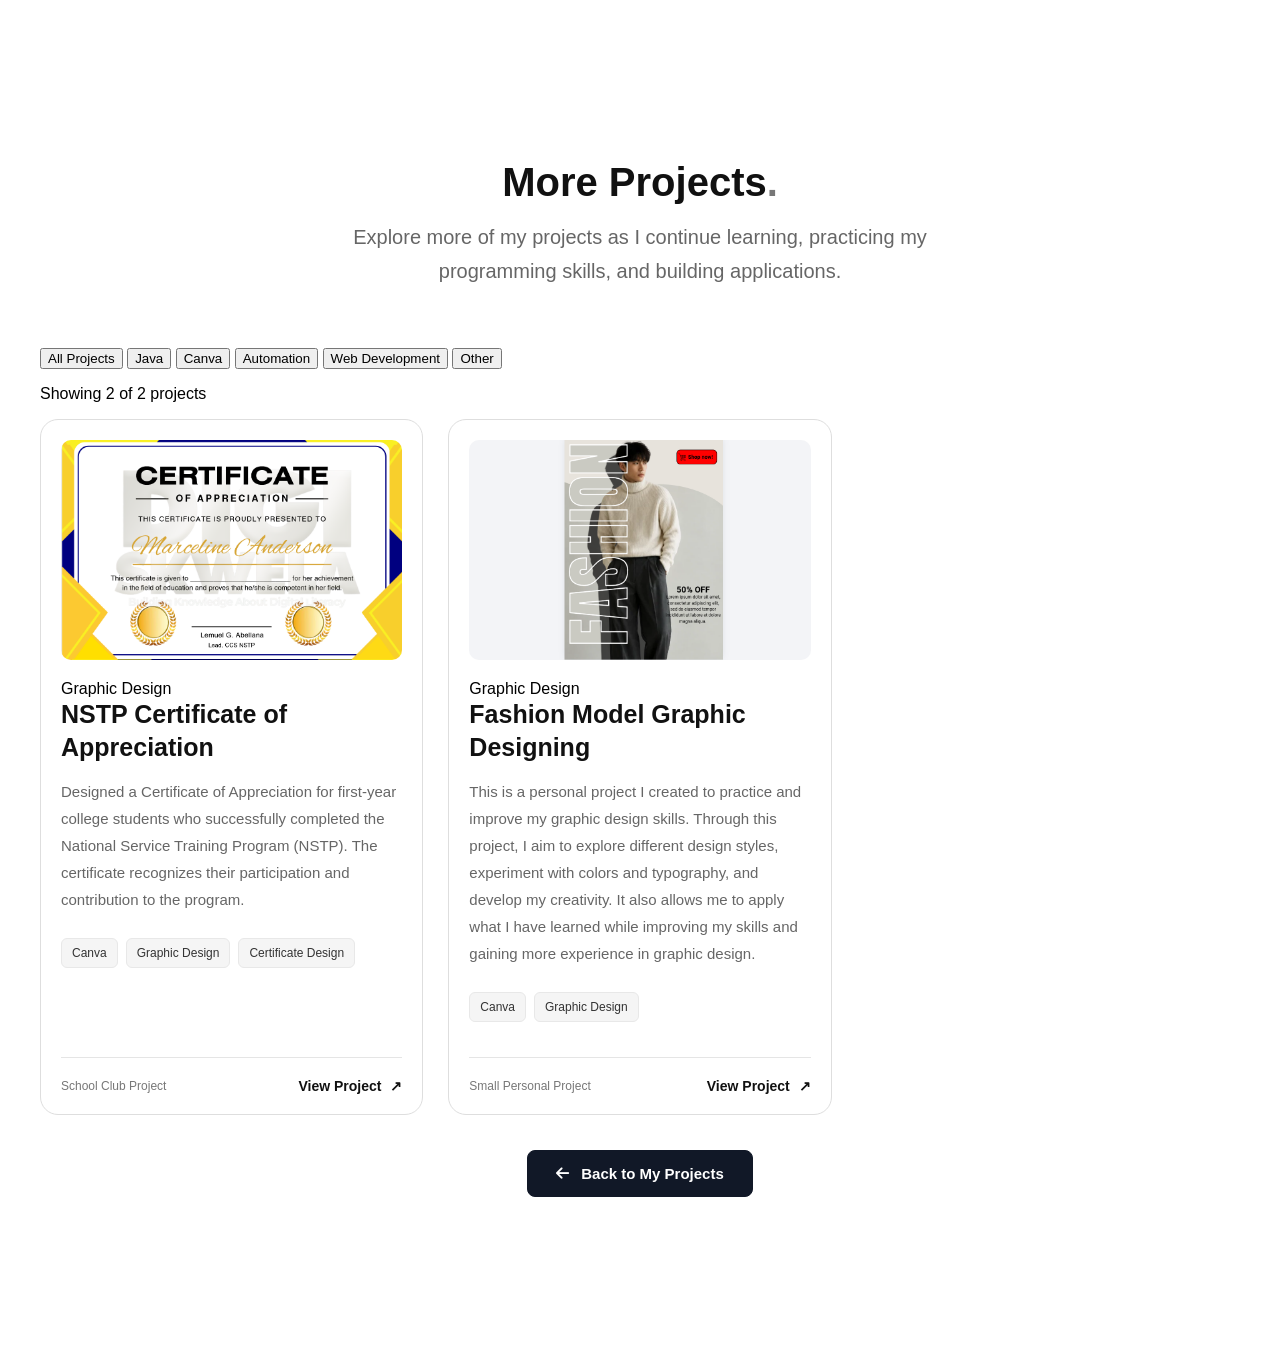
==== commit ea329709: "Enhance project section with filters and details Added project category filters and updated project " ====
--- a/more-projects.html
+++ b/more-projects.html
@@ -1,3 +1,4 @@
+
 <!DOCTYPE html>
 <html lang="en">
 <head>
@@ -8,7 +9,7 @@
 
     <link rel="stylesheet" href="style.css">
 
-    <!-- Font Awesome for the arrow icon -->
+    <!-- Font Awesome -->
     <link
         rel="stylesheet"
         href="https://cdnjs.cloudflare.com/ajax/libs/font-awesome/6.7.2/css/all.min.css"
@@ -18,7 +19,7 @@
 <body>
 
     <!-- =========================
-         More Projects
+         More Projects Section
          ========================= -->
 
     <section class="projectsSection moreProjectsSection" id="moreProjectsID">
@@ -32,12 +33,87 @@
             practicing my programming skills, and building applications.
         </p>
 
+        <!-- =========================
+             Project Category Filters
+             ========================= -->
+
+        <div
+            class="projectFilters"
+            role="group"
+            aria-label="Filter projects by category"
+        >
+            <button
+                type="button"
+                class="projectFilter active"
+                data-filter="all"
+                aria-pressed="true"
+            >
+                All Projects
+            </button>
+
+            <button
+                type="button"
+                class="projectFilter"
+                data-filter="java"
+                aria-pressed="false"
+            >
+                Java
+            </button>
+
+            <button
+                type="button"
+                class="projectFilter"
+                data-filter="canva"
+                aria-pressed="false"
+            >
+                Canva
+            </button>
+
+            <button
+                type="button"
+                class="projectFilter"
+                data-filter="automation"
+                aria-pressed="false"
+            >
+                Automation
+            </button>
+
+            <button
+                type="button"
+                class="projectFilter"
+                data-filter="web"
+                aria-pressed="false"
+            >
+                Web Development
+            </button>
+
+            <button
+                type="button"
+                class="projectFilter"
+                data-filter="other"
+                aria-pressed="false"
+            >
+                Other
+            </button>
+        </div>
+
+        <!-- Number of displayed projects -->
+        <p
+            class="projectFilterCount"
+            aria-live="polite"
+        ></p>
+
+        <!-- =========================
+             Projects Grid
+             ========================= -->
+
         <div class="projectsGrid">
 
-            <!-- Project 4: NSTP Certificate of Appreciation -->
-            <article class="projectCard">
+            <!-- Project: NSTP Certificate of Appreciation -->
+            <article class="projectCard" data-category="canva">
 
                 <div class="projectCardTop">
+
                     <img
                         src="Certificate of Appreciation Project.png"
                         alt="NSTP Certificate of Appreciation design"
@@ -50,14 +126,23 @@
                         playsinline
                         preload="metadata"
                     >
-                        <source src="Certificate of Appreciation Project Vid.mp4" type="video/mp4">
+                        <source
+                            src="Certificate of Appreciation Project Vid.mp4"
+                            type="video/mp4"
+                        >
                     </video>
+
                 </div>
 
                 <div class="projectContent">
-                    <span class="projectCategory">Graphic Design</span>
-
-                    <h3 class="projectTitle">NSTP Certificate of Appreciation</h3>
+
+                    <span class="projectCategory">
+                        Graphic Design
+                    </span>
+
+                    <h3 class="projectTitle">
+                        NSTP Certificate of Appreciation
+                    </h3>
 
                     <p class="projectDescription">
                         Designed a Certificate of Appreciation for first-year
@@ -71,10 +156,14 @@
                         <span>Graphic Design</span>
                         <span>Certificate Design</span>
                     </div>
+
                 </div>
 
                 <div class="projectCardBottom">
-                    <span class="projectType">Design Project</span>
+
+                    <span class="projectType">
+                        School Club Project
+                    </span>
 
                     <a
                         href="https://canva.link/uezebgbe8e6aqio"
@@ -84,17 +173,20 @@
                     >
                         View Project <span>↗</span>
                     </a>
+
                 </div>
 
             </article>
 
-            <!-- Project 5 -->
-            <article class="projectCard">
+
+            <!-- Project: Fashion Branding -->
+            <article class="projectCard" data-category="canva">
 
                 <div class="projectCardTop">
+
                     <img
-                        src="Project4.png"
-                        alt="Project 4 preview"
+                        src="FashionBrandingPic.png"
+                        alt="Fashion model graphic design preview"
                         class="projectPreview"
                     >
 
@@ -104,56 +196,200 @@
                         playsinline
                         preload="metadata"
                     >
-                        <source src="Project4Vid.mp4" type="video/mp4">
+                        <source
+                            src="FashionBrandingVid.mp4"
+                            type="video/mp4"
+                        >
                     </video>
+
                 </div>
 
                 <div class="projectContent">
-                    <span class="projectCategory">Web Development</span>
-
-                    <h3 class="projectTitle">Your Project Name</h3>
+
+                    <span class="projectCategory">
+                        Graphic Design
+                    </span>
+
+                    <h3 class="projectTitle">
+                        Fashion Model Graphic Designing
+                    </h3>
 
                     <p class="projectDescription">
-                        Write your project description here.
-                        Explain the main features and the technologies
-                        you used to build this project.
+                        This is a personal project I created to practice and
+                        improve my graphic design skills. Through this project,
+                        I aim to explore different design styles, experiment with
+                        colors and typography, and develop my creativity. It also
+                        allows me to apply what I have learned while improving
+                        my skills and gaining more experience in graphic design.
                     </p>
 
                     <div class="projectTags">
-                        <span>HTML</span>
-                        <span>CSS</span>
-                        <span>JavaScript</span>
+                        <span>Canva</span>
+                        <span>Graphic Design</span>
                     </div>
+
                 </div>
 
                 <div class="projectCardBottom">
-                    <span class="projectType">Personal Project</span>
+
+                    <span class="projectType">
+                        Small Personal Project
+                    </span>
 
                     <a
-                        href="YOUR_GITHUB_PROJECT_LINK"
+                        href="https://canva.link/4g4h7a8ex7jqb8e"
                         class="projectLink"
                         target="_blank"
                         rel="noopener noreferrer"
                     >
                         View Project <span>↗</span>
                     </a>
+
                 </div>
 
             </article>
 
-            <!-- Add more projectCard articles here -->
+            <!--
+                ADD MORE PROJECTS BELOW.
+
+                Java:
+                <article class="projectCard" data-category="java">
+
+                Automation:
+                <article class="projectCard" data-category="automation">
+
+                Web Development:
+                <article class="projectCard" data-category="web">
+
+                Other:
+                <article class="projectCard" data-category="other">
+
+                Remember to close each article with:
+                </article>
+            -->
 
         </div>
 
-        <!-- Back to Main Projects -->
+        <!-- =========================
+             Back to Main Projects
+             ========================= -->
+
         <div class="projectsMore">
-            <a href="index.html#projectsID" class="projectsMoreButton">
+
+            <a
+                href="index.html#projectsID"
+                class="projectsMoreButton"
+            >
                 <i class="fa-solid fa-arrow-left"></i>
                 Back to My Projects
             </a>
+
         </div>
 
     </section>
+
+
+    <!-- =========================
+         Project Filtering Script
+         ========================= -->
+
+    <script>
+        document.addEventListener("DOMContentLoaded", () => {
+
+            const filterButtons = document.querySelectorAll(
+                ".projectFilter"
+            );
+
+            const projectCards = document.querySelectorAll(
+                ".projectsGrid .projectCard"
+            );
+
+            const projectCount = document.querySelector(
+                ".projectFilterCount"
+            );
+
+            if (!filterButtons.length || !projectCards.length) {
+                return;
+            }
+
+            function filterProjects(category) {
+
+                let visibleCount = 0;
+
+                projectCards.forEach((card) => {
+
+                    const projectCategory =
+                        card.dataset.category || "other";
+
+                    const shouldShow =
+                        category === "all" ||
+                        projectCategory === category;
+
+                    card.classList.toggle(
+                        "filter-hidden",
+                        !shouldShow
+                    );
+
+                    if (shouldShow) {
+                        visibleCount++;
+                    }
+
+                    // Stop videos when their cards are hidden.
+                    if (!shouldShow) {
+                        const video = card.querySelector(
+                            ".projectPreviewVideo"
+                        );
+
+                        if (video) {
+                            video.pause();
+                            video.currentTime = 0;
+                        }
+                    }
+
+                });
+
+                // Update project count.
+                if (projectCount) {
+                    projectCount.textContent =
+                        `Showing ${visibleCount} of ${projectCards.length} projects`;
+                }
+
+                // Update active filter button.
+                filterButtons.forEach((button) => {
+
+                    const isActive =
+                        button.dataset.filter === category;
+
+                    button.classList.toggle(
+                        "active",
+                        isActive
+                    );
+
+                    button.setAttribute(
+                        "aria-pressed",
+                        String(isActive)
+                    );
+
+                });
+
+            }
+
+            // Listen for filter button clicks.
+            filterButtons.forEach((button) => {
+
+                button.addEventListener("click", () => {
+
+                    filterProjects(button.dataset.filter);
+
+                });
+
+            });
+
+            // Show all projects initially.
+            filterProjects("all");
+
+        });
+    </script>
 
 </body>
 </html>
